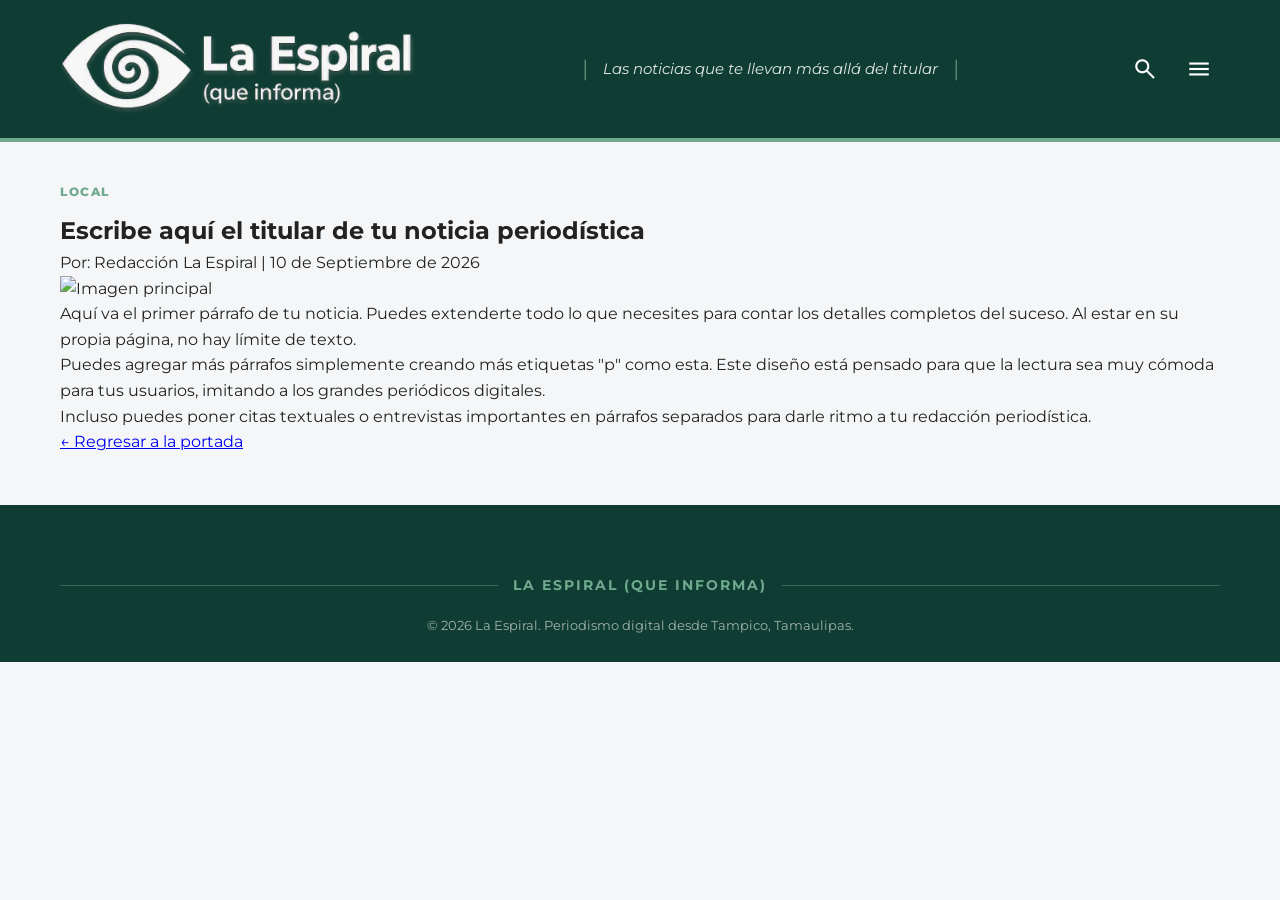
==== noticia1.html @ c0e99ba0 "Create noticia1.html for news article layout" ====
<!DOCTYPE html>
<html lang="es">
<head>
    <meta charset="UTF-8">
    <meta name="viewport" content="width=device-width, initial-scale=1.0">
    <title>Titular de la Noticia - La Espiral</title>
    <link rel="preconnect" href="https://fonts.googleapis.com">
    <link rel="preconnect" href="https://fonts.gstatic.com" crossorigin>
    <link href="https://fonts.googleapis.com/css2?family=Montserrat:wght@400;700;800&display=swap" rel="stylesheet">
    <link rel="stylesheet" href="https://fonts.googleapis.com/css2?family=Material+Symbols+Outlined:opsz,wght,FILL,GRAD@24,400,0,0" />
    <link rel="stylesheet" href="styles.css">
</head>
<body>

    <!-- El mismo encabezado de siempre -->
    <header class="header-principal">
        <div class="contenedor header-contenido">
            <div class="logo">
                <a href="index.html">
                    <img src="logo.png" alt="Logo La Espiral" width="250">
                </a>
            </div>
            <div class="slogan-container">
                <span class="separador">|</span>
                <p class="slogan">Las noticias que te llevan más allá del titular</p>
                <span class="separador">|</span>
            </div>
            <div class="header-acciones">
                <button class="btn-icono" aria-label="Buscar"><span class="material-symbols-outlined">search</span></button>
                <button class="btn-icono" aria-label="Menú"><span class="material-symbols-outlined">menu</span></button>
            </div>
        </div>
    </header>

    <!-- AQUÍ VA LA NOTICIA COMPLETA -->
    <main class="contenedor principal">
        <article class="articulo-completo">
            
            <span class="categoria-noticia">LOCAL</span>
            
            <h1 class="titulo-articulo">Escribe aquí el titular de tu noticia periodística</h1>
            
            <div class="meta-articulo">
                <span>Por: Redacción La Espiral</span> | <span>10 de Septiembre de 2026</span>
            </div>
            
            <!-- Puedes poner otra imagen o la misma de la portada -->
            <img src="https://images.unsplash.com/photo-1585829365295-ab7cd400c167?auto=format&fit=crop&w=1200&q=80" alt="Imagen principal" class="img-articulo">
            
            <div class="cuerpo-articulo">
                <p>Aquí va el primer párrafo de tu noticia. Puedes extenderte todo lo que necesites para contar los detalles completos del suceso. Al estar en su propia página, no hay límite de texto.</p>
                
                <p>Puedes agregar más párrafos simplemente creando más etiquetas "p" como esta. Este diseño está pensado para que la lectura sea muy cómoda para tus usuarios, imitando a los grandes periódicos digitales.</p>

                <p>Incluso puedes poner citas textuales o entrevistas importantes en párrafos separados para darle ritmo a tu redacción periodística.</p>
                
                <!-- Botón para regresar a la portada -->
                <a href="index.html" class="btn-regresar">&larr; Regresar a la portada</a>
            </div>

        </article>
    </main>

    <!-- El mismo pie de página de siempre -->
    <footer class="pie-pagina">
        <!-- ... (Imagina que aquí va todo tu código del footer, copiado igualito que en el index) ... -->
        <div class="contenedor">
            <div class="divisor-firma">
                <span class="linea"></span>
                <span class="texto-firma">LA ESPIRAL (QUE INFORMA)</span>
                <span class="linea"></span>
            </div>
            <p class="copyright">&copy; 2026 La Espiral. Periodismo digital desde Tampico, Tamaulipas.</p>
        </div>
    </footer>

</body>
</html>
---- styles.css ----
/* ================= RESETEO Y ESTILOS GENERALES ================= */
* {
    margin: 0;
    padding: 0;
    box-sizing: border-box;
}

body {
    /* Fuente principal Montserrat */
    font-family: 'Montserrat', sans-serif;
    background-color: #f4f6f8;
    color: #222222;
    line-height: 1.6;
}

.contenedor {
    max-width: 1200px;
    margin: 0 auto;
    padding: 0 20px;
}

/* ================= ENCABEZADO ================= */
.header-principal {
    background-color: #0f3d33;
    color: #ffffff;
    padding: 1.2rem 0;
    border-bottom: 4px solid #70aa8e;
}

.header-contenido {
    display: flex;
    justify-content: space-between;
    align-items: center;
    gap: 20px;
}

/* Logo con imagen */
.logo a {
    display: flex;
    align-items: center;
    text-decoration: none;
}

.logo img {
    max-height: 100px; /* Altura del logo, cámbiala si lo necesitas más grande o chico */
    width: auto;
    object-fit: contain;
}

/* Slogan Central */
.slogan-container {
    display: flex;
    align-items: center;
    gap: 15px;
    text-align: center;
}

.separador {
    color: #70aa8e;
    font-size: 1.4rem;
    font-weight: 300;
}

.slogan {
    font-size: 0.95rem;
    color: #e0e6e4;
    font-style: italic;
    font-weight: 400;
}

/* Botones de Acción (Búsqueda y Menú) */
.header-acciones {
    display: flex;
    align-items: center;
    gap: 12px;
}

.btn-icono {
    background: transparent;
    border: none;
    color: #ffffff;
    cursor: pointer;
    padding: 8px;
    border-radius: 50%;
    display: flex;
    align-items: center;
    justify-content: center;
    transition: background-color 0.2s, color 0.2s;
}

.btn-icono:hover {
    background-color: rgba(255, 255, 255, 0.1);
    color: #70aa8e;
}

.material-symbols-outlined {
    font-size: 26px;
}

/* ================= CONTENIDO PRINCIPAL / SECCIÓN "SOMOS" ================= */
.principal {
    margin-top: 40px;
    margin-bottom: 50px;
}

.seccion-somos {
    background-color: #ffffff;
    border-radius: 12px;
    padding: 40px;
    display: flex;
    flex-direction: column;
    gap: 40px;
    align-items: center;
    box-shadow: 0 4px 20px rgba(0, 0, 0, 0.05);
    border-left: 6px solid #70aa8e;
}

@media (min-width: 768px) {
    .seccion-somos {
        flex-direction: row;
    }

    .somos-texto {
        flex: 1;
        padding-right: 20px;
    }

    .somos-imagen {
        flex: 1;
    }
}

/* Textos de la sección Somos */
.subtitulo-seccion {
    font-size: 0.8rem;
    font-weight: 700;
    color: #70aa8e;
    letter-spacing: 1.5px;
    display: block;
    margin-bottom: 5px;
}

.somos-texto h2 {
    font-size: 2.2rem;
    font-weight: 700;
    color: #0f3d33;
    margin-bottom: 15px;
}

.somos-texto p {
    font-size: 1.1rem;
    color: #444444;
    line-height: 1.8;
}

.somos-texto strong {
    font-weight: 700;
    color: #0f3d33;
}

/* ================= IMAGEN MODERNA (PUENTE TAMPICO) ================= */
.somos-imagen {
    position: relative;
    padding-right: 15px; /* Espacio para el cuadro de fondo */
    padding-bottom: 15px;
    width: 100%;
}

/* Efecto de cuadro desfasado color menta detrás de la foto */
.somos-imagen::before {
    content: "";
    position: absolute;
    top: 15px;
    left: 15px;
    right: 0;
    bottom: 0;
    background-color: #70aa8e;
    border-radius: 16px;
    z-index: 0;
    transition: transform 0.3s ease;
}

/* Estilo de la foto principal */
.somos-imagen img {
    position: relative;
    z-index: 1;
    width: 100%;
    height: 350px;
    object-fit: cover;
    border-radius: 16px;
    box-shadow: 0 10px 25px rgba(0, 0, 0, 0.15);
    transition: transform 0.3s ease, box-shadow 0.3s ease;
}

/* Efecto 3D al pasar el cursor (mouse) sobre la foto */
.somos-imagen:hover img {
    transform: translate(-6px, -6px);
    box-shadow: 0 15px 35px rgba(0, 0, 0, 0.2);
}

.somos-imagen:hover::before {
    transform: translate(4px, 4px);
}

/* ================= PIE DE PÁGINA ================= */
.pie-pagina {
    background-color: #0f3d33;
    color: #ffffff;
    padding: 40px 0 25px 0;
}

.footer-contenido {
    display: flex;
    justify-content: space-between;
    align-items: flex-start;
    flex-wrap: wrap;
    gap: 30px;
    margin-bottom: 35px;
}

.footer-contacto h3,
.footer-redes h3 {
    font-size: 1.1rem;
    font-weight: 700;
    color: #70aa8e;
    margin-bottom: 12px;
    text-transform: uppercase;
    letter-spacing: 1px;
}

.footer-contacto p {
    display: flex;
    align-items: center;
    gap: 8px;
    font-size: 0.95rem;
}

.icono-contacto {
    font-size: 20px;
    color: #70aa8e;
}

.footer-contacto a {
    color: #ffffff;
    text-decoration: none;
    transition: color 0.2s;
}

.footer-contacto a:hover {
    color: #70aa8e;
}

.redes-iconos {
    display: flex;
    gap: 15px;
}

.red-social {
    color: #ffffff;
    display: flex;
    align-items: center;
    justify-content: center;
    width: 40px;
    height: 40px;
    background-color: rgba(255, 255, 255, 0.08);
    border-radius: 50%;
    transition: background-color 0.3s, color 0.3s, transform 0.2s;
}

.red-social:hover {
    background-color: #70aa8e;
    color: #0f3d33;
    transform: translateY(-3px);
}

/* Divisor LA ESPIRAL (QUE INFORMA) */
.divisor-firma {
    display: flex;
    align-items: center;
    justify-content: center;
    gap: 15px;
    margin: 30px 0 20px 0;
}

.divisor-firma .linea {
    flex: 1;
    height: 1px;
    background-color: rgba(112, 170, 142, 0.4);
}

.texto-firma {
    color: #70aa8e;
    font-family: 'Montserrat', sans-serif;
    font-size: 0.85rem;
    font-weight: 700;
    letter-spacing: 2px;
    white-space: nowrap;
}

.copyright {
    text-align: center;
    font-size: 0.8rem;
    color: #a0b2ab;
}

/* Adaptabilidad a dispositivos móviles */
@media (max-width: 767px) {
    .header-contenido {
        flex-direction: column;
        text-align: center;
    }
    
    .slogan-container {
        margin: 10px 0;
    }

    .footer-contenido {
        flex-direction: column;
        text-align: center;
        align-items: center;
    }
    
    .footer-contacto p {
        justify-content: center;
    }
}

/* ================= SECCIÓN DE NOTICIAS ================= */
.seccion-noticias {
    margin-top: 60px; /* Separación con el bloque de Somos */
}

.titulo-seccion {
    font-size: 2rem;
    color: #0f3d33;
    margin-bottom: 25px;
    font-weight: 700;
    border-bottom: 3px solid #70aa8e; /* Subrayado verde menta */
    display: inline-block;
    padding-bottom: 5px;
}

/* Grilla para que las noticias se acomoden solas en pantalla */
.grid-noticias {
    display: grid;
    grid-template-columns: repeat(auto-fit, minmax(300px, 1fr));
    gap: 30px;
}

/* Diseño de la Tarjeta */
.tarjeta-noticia {
    background-color: #ffffff;
    border-radius: 12px;
    overflow: hidden;
    box-shadow: 0 4px 15px rgba(0,0,0,0.05);
    transition: transform 0.3s ease, box-shadow 0.3s ease;
}

/* Efecto al pasar el mouse */
.tarjeta-noticia:hover {
    transform: translateY(-6px);
    box-shadow: 0 12px 25px rgba(0,0,0,0.12);
}

.tarjeta-noticia img {
    width: 100%;
    height: 220px;
    object-fit: cover;
}

.contenido-noticia {
    padding: 25px;
}

.categoria-noticia {
    font-size: 0.75rem;
    font-weight: 800;
    color: #70aa8e;
    text-transform: uppercase;
    letter-spacing: 1.5px;
    display: block;
    margin-bottom: 10px;
}

.contenido-noticia h3 {
    font-size: 1.3rem;
    color: #0f3d33;
    margin-bottom: 12px;
    line-height: 1.4;
    font-weight: 700;
}

.contenido-noticia p {
    font-size: 0.95rem;
    color: #555555;
    margin-bottom: 20px;
    line-height: 1.6;
}

.btn-leer {
    display: inline-block;
    color: #0f3d33;
    font-weight: 700;
    text-decoration: none;
    font-size: 0.95rem;
    transition: color 0.2s;
}

.btn-leer:hover {
    color: #70aa8e;
}
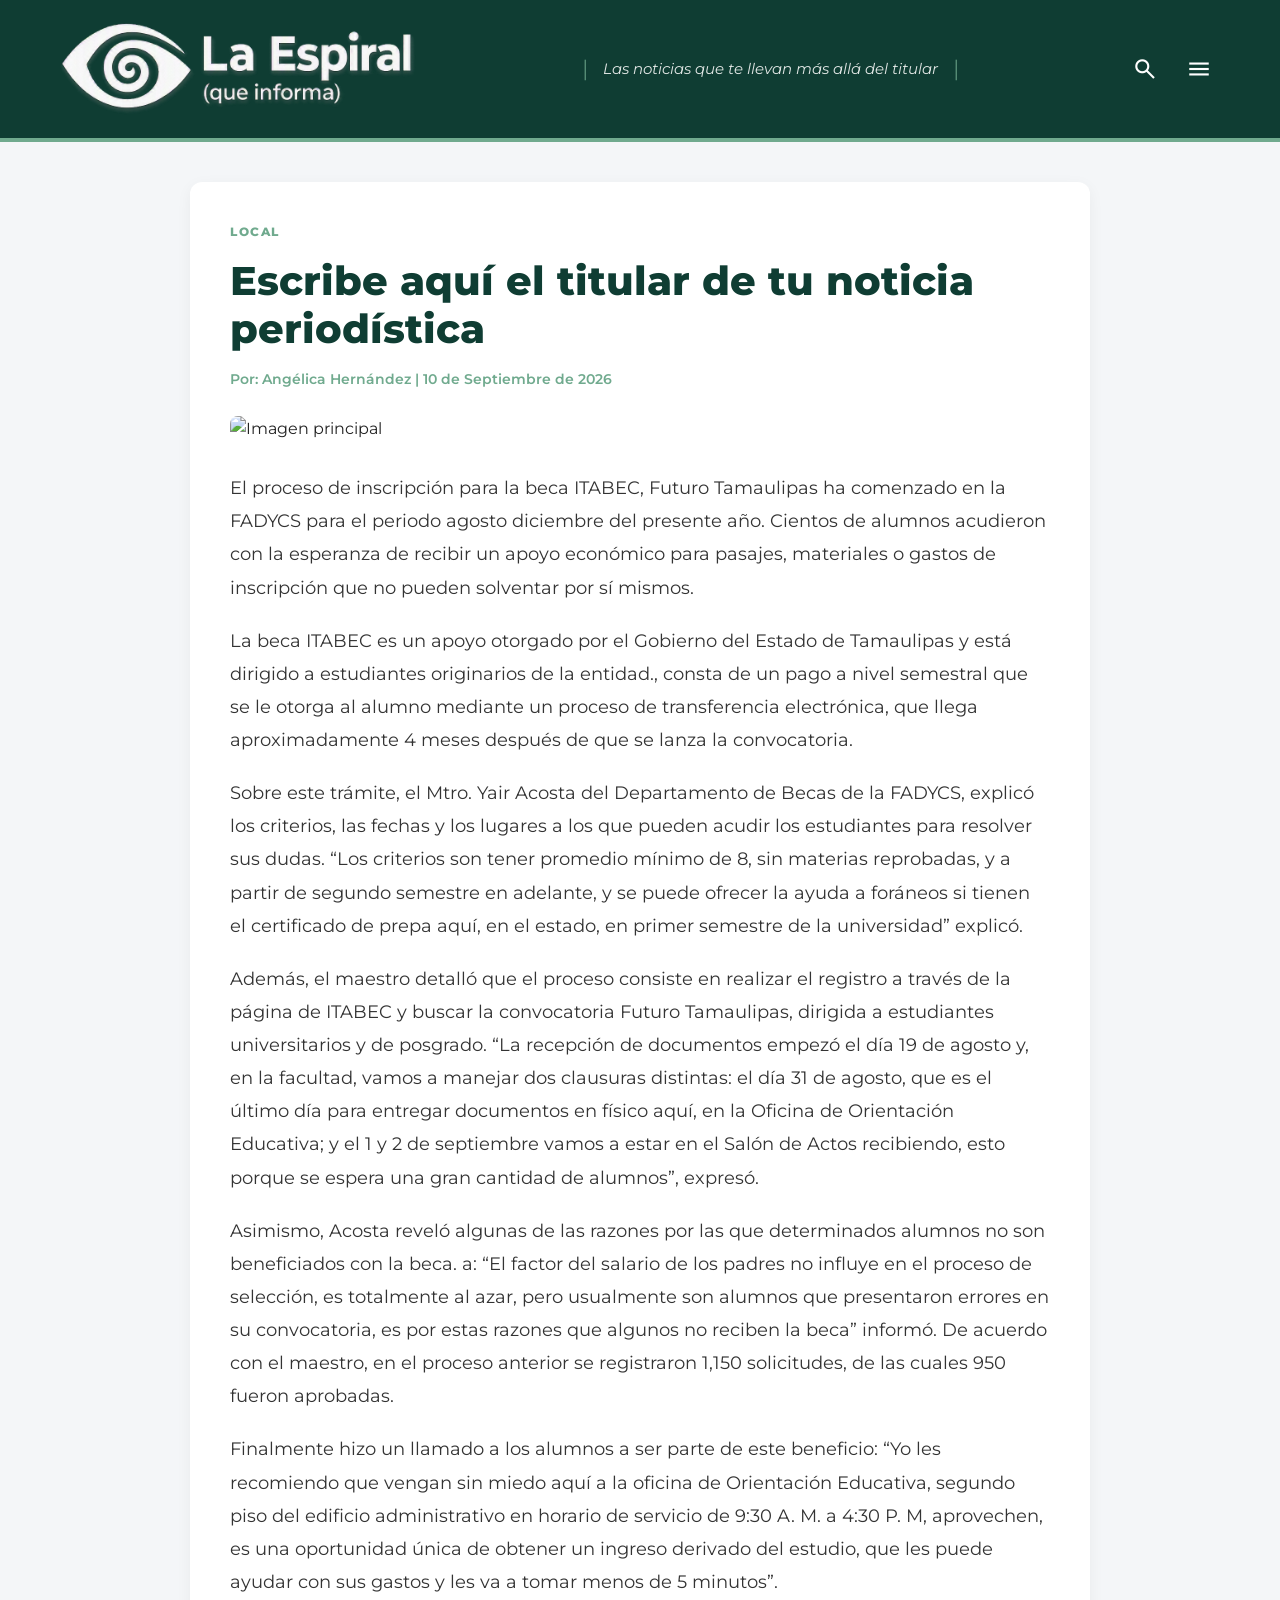
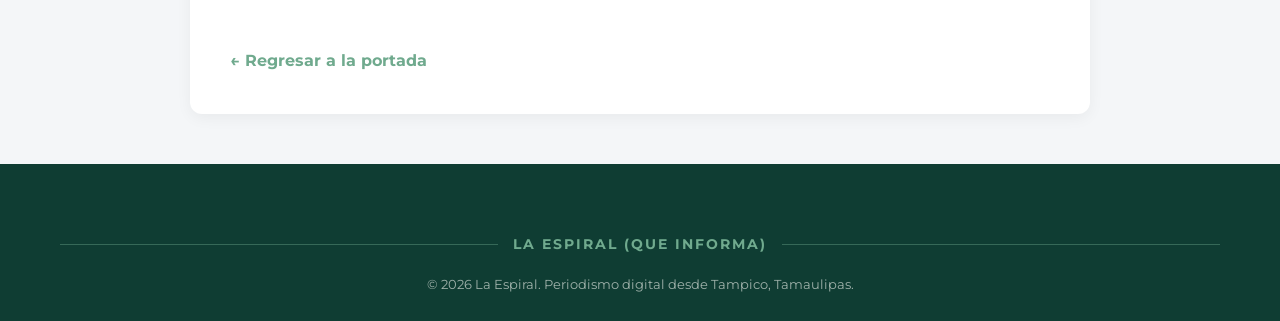
==== commit d03adcb3: "Update news article title and content" ====
--- a/noticia1.html
+++ b/noticia1.html
@@ -3,7 +3,7 @@
 <head>
     <meta charset="UTF-8">
     <meta name="viewport" content="width=device-width, initial-scale=1.0">
-    <title>Titular de la Noticia - La Espiral</title>
+    <title>ARRANCA ENTREGA DE DOCUMENTOS DE LA BECA ITABEC EN LA FADYCS - La Espiral</title>
     <link rel="preconnect" href="https://fonts.googleapis.com">
     <link rel="preconnect" href="https://fonts.gstatic.com" crossorigin>
     <link href="https://fonts.googleapis.com/css2?family=Montserrat:wght@400;700;800&display=swap" rel="stylesheet">
@@ -41,18 +41,53 @@
             <h1 class="titulo-articulo">Escribe aquí el titular de tu noticia periodística</h1>
             
             <div class="meta-articulo">
-                <span>Por: Redacción La Espiral</span> | <span>10 de Septiembre de 2026</span>
+                <span>Por: Angélica Hernández</span> | <span>10 de Septiembre de 2026</span>
             </div>
             
             <!-- Puedes poner otra imagen o la misma de la portada -->
             <img src="https://images.unsplash.com/photo-1585829365295-ab7cd400c167?auto=format&fit=crop&w=1200&q=80" alt="Imagen principal" class="img-articulo">
             
             <div class="cuerpo-articulo">
-                <p>Aquí va el primer párrafo de tu noticia. Puedes extenderte todo lo que necesites para contar los detalles completos del suceso. Al estar en su propia página, no hay límite de texto.</p>
+                <p>El proceso de inscripción para la beca ITABEC, Futuro Tamaulipas ha comenzado en la 
+FADYCS para el periodo agosto diciembre del presente año. Cientos de alumnos 
+acudieron con la esperanza de recibir un apoyo económico para pasajes, materiales o 
+gastos de inscripción que no pueden solventar por sí mismos. </p>
                 
-                <p>Puedes agregar más párrafos simplemente creando más etiquetas "p" como esta. Este diseño está pensado para que la lectura sea muy cómoda para tus usuarios, imitando a los grandes periódicos digitales.</p>
+                <p>La beca ITABEC es un apoyo otorgado por el Gobierno del Estado de Tamaulipas y está 
+dirigido a estudiantes originarios de la entidad., consta de un pago a nivel semestral 
+que se le otorga al alumno mediante un proceso de transferencia electrónica, que llega 
+aproximadamente 4 meses después de que se lanza la convocatoria.</p>
 
-                <p>Incluso puedes poner citas textuales o entrevistas importantes en párrafos separados para darle ritmo a tu redacción periodística.</p>
+                <p>Sobre este trámite, el Mtro. Yair Acosta del Departamento de Becas de la FADYCS, 
+explicó los criterios, las fechas y los lugares a los que pueden acudir los estudiantes 
+para resolver sus dudas. “Los criterios son tener promedio mínimo de 8, sin materias 
+reprobadas, y a partir de segundo semestre en adelante, y se puede ofrecer la ayuda a 
+foráneos si tienen el certificado de prepa aquí, en el estado, en primer semestre de la 
+universidad” explicó.</p>
+
+                <p>Además, el maestro detalló que el proceso consiste en realizar el registro a través de la 
+página de ITABEC y buscar la convocatoria Futuro Tamaulipas, dirigida a estudiantes 
+universitarios y de posgrado. “La recepción de documentos empezó el día 19 de agosto 
+y, en la facultad, vamos a manejar dos clausuras distintas: el día 31 de agosto, que es 
+el último día para entregar documentos en físico aquí, en la Oficina de Orientación 
+Educativa; y el 1 y 2 de septiembre vamos a estar en el Salón de Actos recibiendo, esto 
+porque se espera una gran cantidad de alumnos”, expresó. 
+                </p>
+                <p>Asimismo, Acosta reveló algunas de las razones por las que determinados alumnos no 
+son beneficiados con la beca. a: “El factor del salario de los padres no influye en el 
+proceso de selección, es totalmente al azar, pero usualmente son alumnos que 
+presentaron errores en su convocatoria, es por estas razones que algunos no reciben 
+la beca” informó. De acuerdo con el maestro, en el proceso anterior se registraron 
+1,150 solicitudes, de las cuales 950 fueron aprobadas.
+                </p>
+                <p>Finalmente hizo un llamado a los alumnos a ser parte de este beneficio: “Yo les 
+recomiendo que vengan sin miedo aquí a la oficina de Orientación Educativa, segundo 
+piso del edificio administrativo en horario de servicio de 9:30 A. M. a 4:30 P. M, 
+aprovechen, es una oportunidad única de obtener un ingreso derivado del estudio, que 
+les puede ayudar con sus gastos y les va a tomar menos de 5 minutos”. 
+                </p>
+                <p>
+                </p>
                 
                 <!-- Botón para regresar a la portada -->
                 <a href="index.html" class="btn-regresar">&larr; Regresar a la portada</a>
--- a/styles.css
+++ b/styles.css
@@ -405,7 +405,59 @@
     font-size: 0.95rem;
     transition: color 0.2s;
 }
-
+/* ================= PÁGINA DE NOTICIA COMPLETA ================= */
+.articulo-completo {
+    background: #ffffff;
+    padding: 40px;
+    border-radius: 12px;
+    box-shadow: 0 4px 15px rgba(0,0,0,0.05);
+    max-width: 900px;
+    margin: 0 auto; /* Esto centra la noticia en la pantalla */
+}
+
+.titulo-articulo {
+    font-size: 2.5rem;
+    color: #0f3d33;
+    margin: 15px 0;
+    line-height: 1.2;
+    font-weight: 800;
+}
+
+.meta-articulo {
+    font-size: 0.9rem;
+    color: #70aa8e;
+    margin-bottom: 25px;
+    font-weight: 600;
+}
+
+.img-articulo {
+    width: 100%;
+    height: auto;
+    max-height: 450px;
+    object-fit: cover;
+    border-radius: 8px;
+    margin-bottom: 30px;
+}
+
+.cuerpo-articulo p {
+    font-size: 1.15rem;
+    color: #333333;
+    margin-bottom: 20px;
+    line-height: 1.8;
+}
+
+.btn-regresar {
+    display: inline-block;
+    margin-top: 30px;
+    color: #70aa8e;
+    font-weight: 700;
+    text-decoration: none;
+    transition: color 0.2s;
+}
+
+.btn-regresar:hover {
+    color: #0f3d33;
+}
 .btn-leer:hover {
     color: #70aa8e;
 }
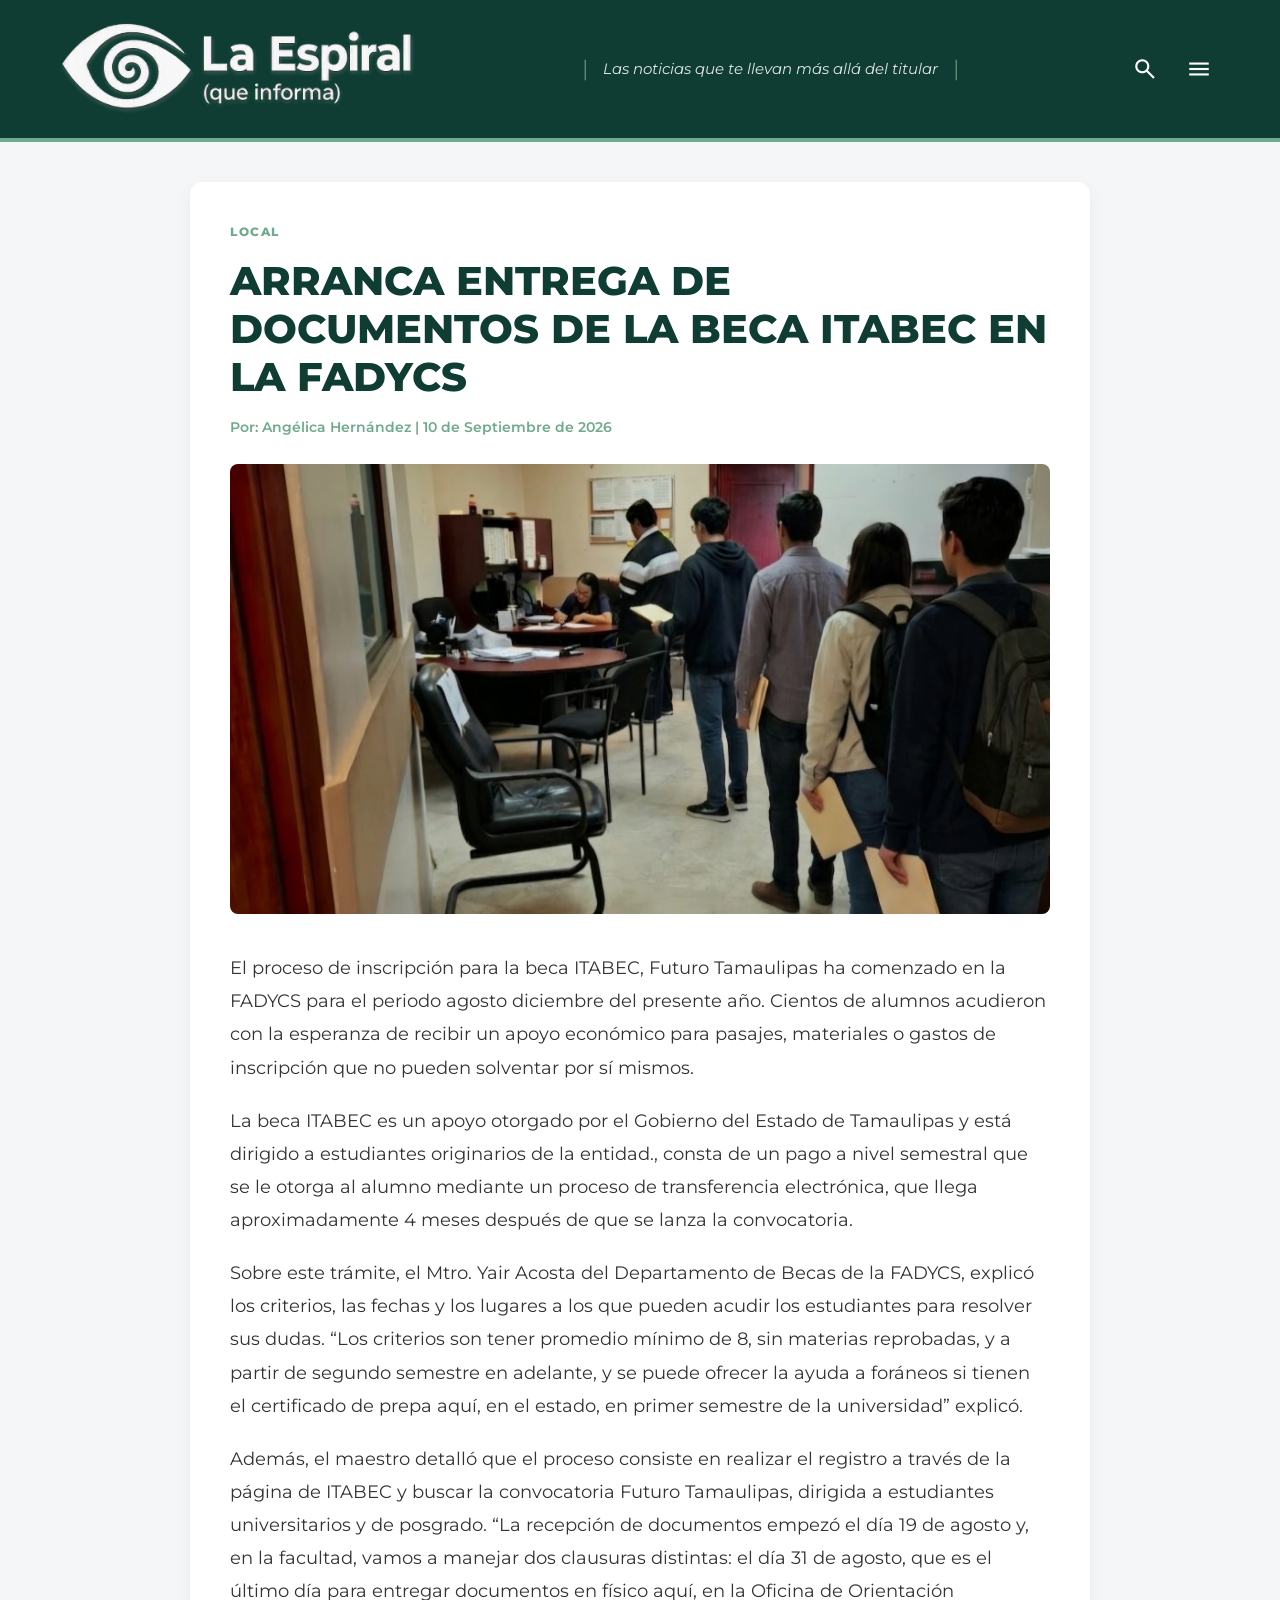
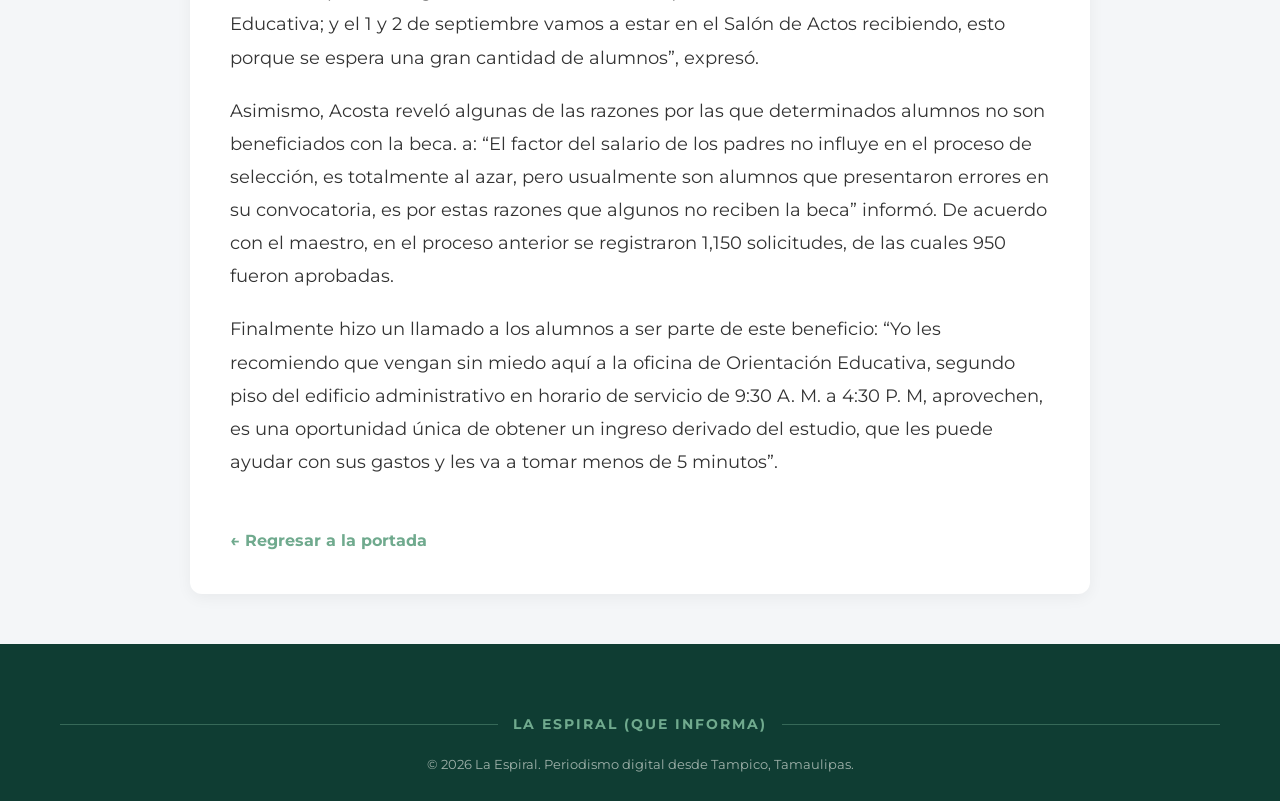
==== commit f3c9518b: "Update news headline and image in noticia1.html" ====
--- a/noticia1.html
+++ b/noticia1.html
@@ -38,14 +38,14 @@
             
             <span class="categoria-noticia">LOCAL</span>
             
-            <h1 class="titulo-articulo">Escribe aquí el titular de tu noticia periodística</h1>
+            <h1 class="titulo-articulo">ARRANCA ENTREGA DE DOCUMENTOS DE LA BECA ITABEC EN LA FADYCS</h1>
             
             <div class="meta-articulo">
                 <span>Por: Angélica Hernández</span> | <span>10 de Septiembre de 2026</span>
             </div>
             
             <!-- Puedes poner otra imagen o la misma de la portada -->
-            <img src="https://images.unsplash.com/photo-1585829365295-ab7cd400c167?auto=format&fit=crop&w=1200&q=80" alt="Imagen principal" class="img-articulo">
+            <img src="becas.png" alt="Imagen principal" class="img-articulo">
             
             <div class="cuerpo-articulo">
                 <p>El proceso de inscripción para la beca ITABEC, Futuro Tamaulipas ha comenzado en la 
@@ -86,8 +86,7 @@
 aprovechen, es una oportunidad única de obtener un ingreso derivado del estudio, que 
 les puede ayudar con sus gastos y les va a tomar menos de 5 minutos”. 
                 </p>
-                <p>
-                </p>
+               
                 
                 <!-- Botón para regresar a la portada -->
                 <a href="index.html" class="btn-regresar">&larr; Regresar a la portada</a>
